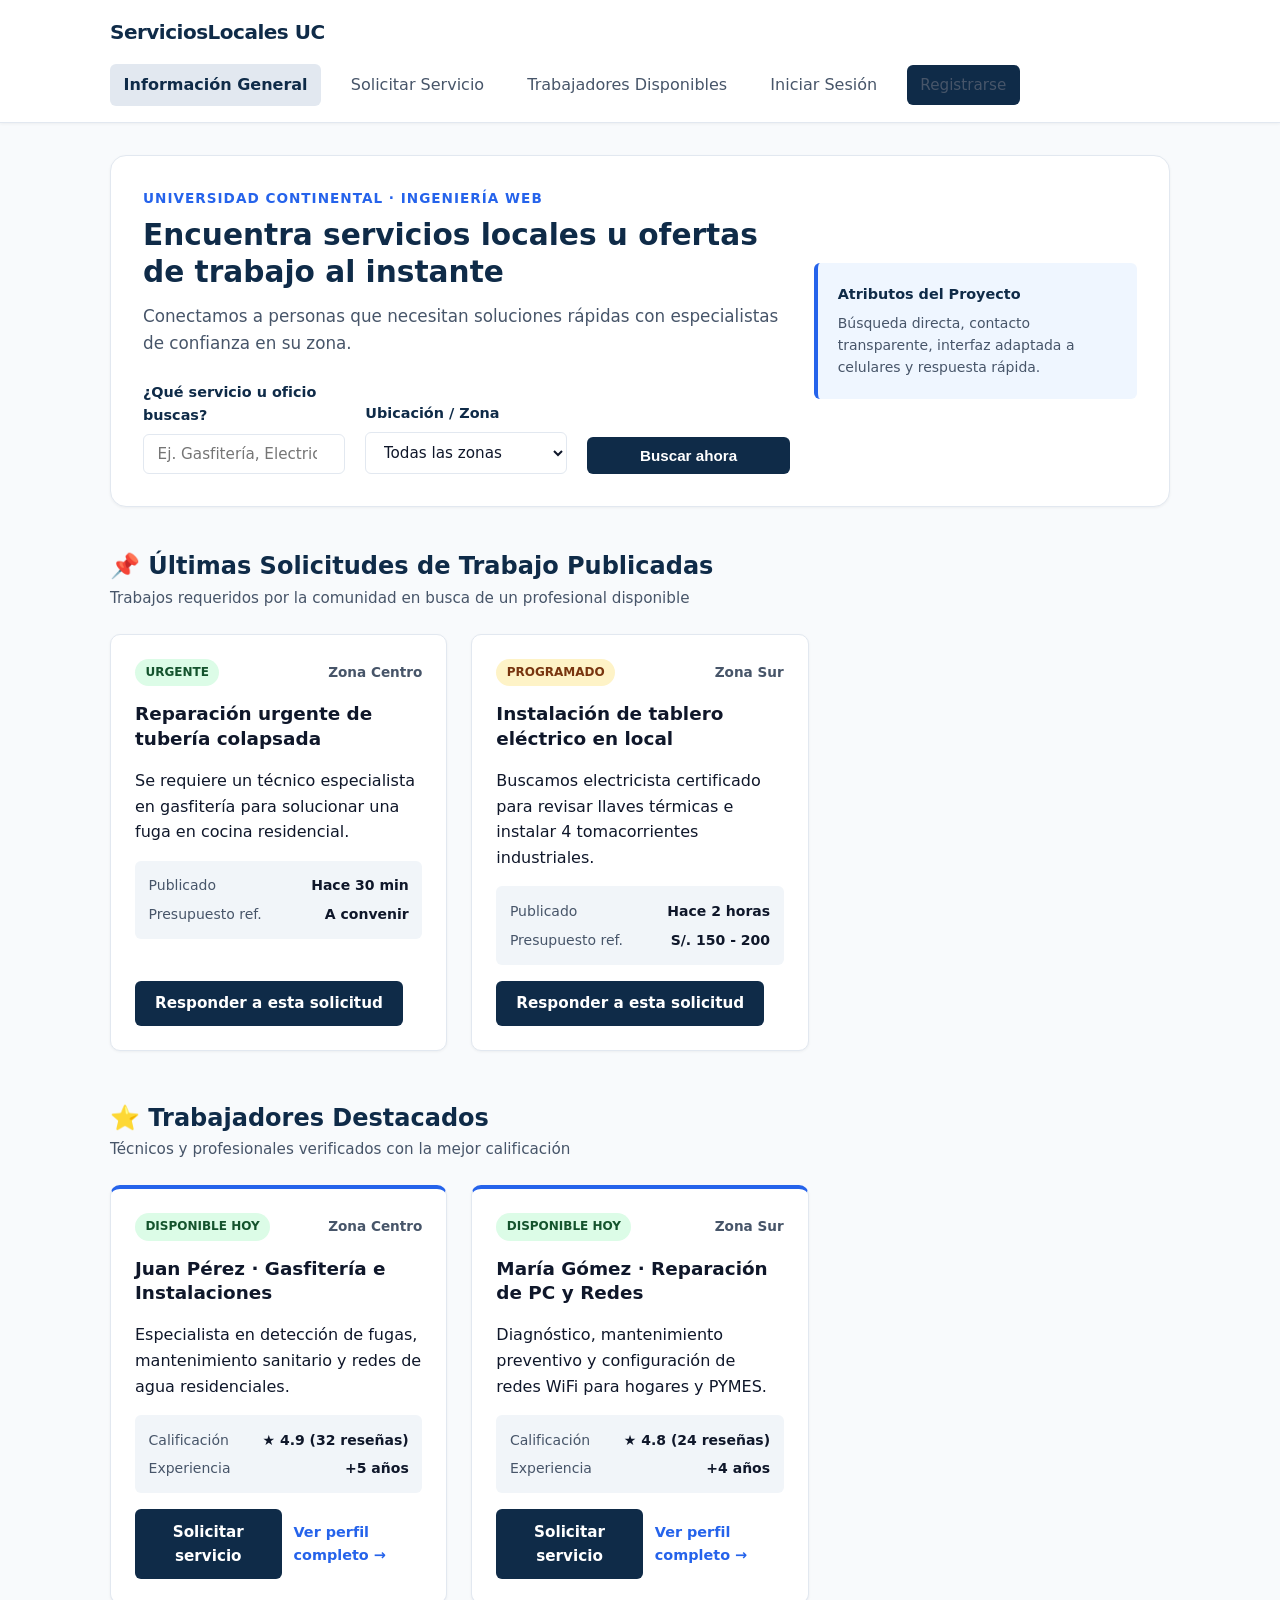
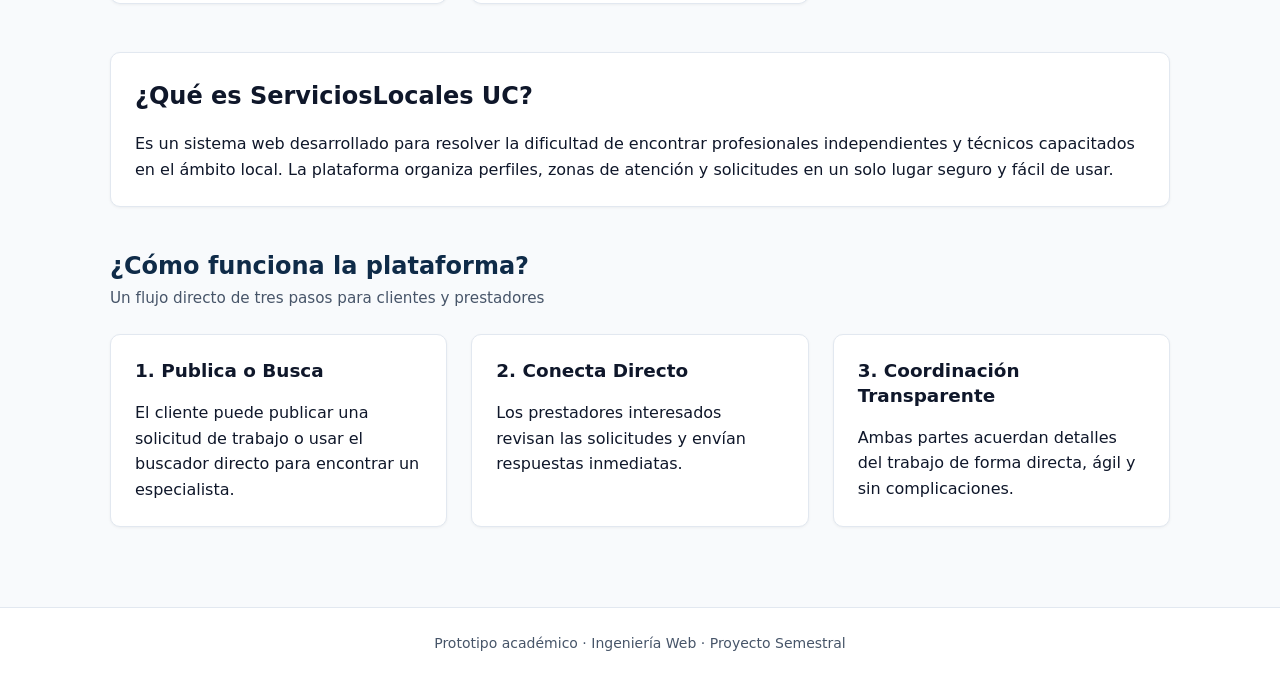
==== ProyectoIng.Web/Index.html @ 5442d09f "Add files via upload" ====
<!DOCTYPE html>
<html lang="es">
<head>
  <meta charset="UTF-8">
  <meta name="viewport" content="width=device-width, initial-scale=1.0">
  <meta name="description" content="Encuentra servicios locales y explora ofertas de trabajo publicadas en ServiciosLocales UC.">
  <title>ServiciosLocales UC | Inicio</title>
  <link rel="stylesheet" href="styles.css">
</head>
<body>
  <a class="skip-link" href="#contenido">Saltar al contenido principal</a>

  <!-- Header principal -->
  <header class="site-header">
    <div class="header-inner">
      <a class="brand" href="index.html" aria-label="ServiciosLocales UC, inicio">ServiciosLocales UC</a>
      <nav class="primary-nav" aria-label="Navegación principal">
        <a aria-current="page" href="index.html">Información General</a>
        <a href="solicitud.html">Solicitar Servicio</a>
        <a href="trabajadores.html">Trabajadores Disponibles</a>
        <a href="login.html">Iniciar Sesión</a>
        <a href="registro.html" class="button button-nav">Registrarse</a>
      </nav>
    </div>
  </header>

  <!-- Contenido Principal -->
  <main id="contenido" class="container">
    
    <!-- Hero con Buscador Integrado -->
    <header class="hero">
      <div>
        <p class="eyebrow">Universidad Continental · Ingeniería Web</p>
        <h1>Encuentra servicios locales u ofertas de trabajo al instante</h1>
        <p class="lead">Conectamos a personas que necesitan soluciones rápidas con especialistas de confianza en su zona.</p>
        
        <!-- BUSCADOR RÁPIDO DE SERVICIOS / TRABAJOS -->
        <form class="search-form" action="trabajadores.html" method="GET" style="margin-top: 1.5rem;">
          <div class="form-group">
            <label for="home-buscar">¿Qué servicio u oficio buscas?</label>
            <input type="search" id="home-buscar" name="q" placeholder="Ej. Gasfitería, Electricista, Limpieza...">
          </div>
          <div class="form-group">
            <label for="home-zona">Ubicación / Zona</label>
            <select id="home-zona" name="zona">
              <option value="">Todas las zonas</option>
              <option value="centro">Zona Centro</option>
              <option value="norte">Zona Norte</option>
              <option value="sur">Zona Sur</option>
            </select>
          </div>
          <div class="form-group" style="align-self: flex-end;">
            <button type="submit" class="button" style="width: 100%;">Buscar ahora</button>
          </div>
        </form>
      </div>

      <aside class="quality-note" aria-label="Criterio del proyecto">
        <strong>Atributos del Proyecto</strong>
        <span>Búsqueda directa, contacto transparente, interfaz adaptada a celulares y respuesta rápida.</span>
      </aside>
    </header>

    <!-- SECCIÓN 1: ÚLTIMAS SOLICITUDES / OFERTAS PUBLICADAS POR CLIENTES -->
    <section aria-labelledby="ofertas-titulo" style="margin-bottom: 3rem;">
      <div class="section-heading">
        <h2 id="ofertas-titulo">📌 Últimas Solicitudes de Trabajo Publicadas</h2>
        <p>Trabajos requeridos por la comunidad en busca de un profesional disponible</p>
      </div>

      <div class="cards">
        <article class="card">
          <div class="card-topline">
            <p class="badge status-ok">Urgente</p>
            <p class="capacity">Zona Centro</p>
          </div>
          <h3>Reparación urgente de tubería colapsada</h3>
          <p>Se requiere un técnico especialista en gasfitería para solucionar una fuga en cocina residencial.</p>
          <dl class="meta">
            <div><dt>Publicado</dt><dd>Hace 30 min</dd></div>
            <div><dt>Presupuesto ref.</dt><dd>A convenir</dd></div>
          </dl>
          <div class="actions">
            <a class="button" href="solicitud.html">Responder a esta solicitud</a>
          </div>
        </article>

        <article class="card">
          <div class="card-topline">
            <p class="badge status-wait">Programado</p>
            <p class="capacity">Zona Sur</p>
          </div>
          <h3>Instalación de tablero eléctrico en local</h3>
          <p>Buscamos electricista certificado para revisar llaves térmicas e instalar 4 tomacorrientes industriales.</p>
          <dl class="meta">
            <div><dt>Publicado</dt><dd>Hace 2 horas</dd></div>
            <div><dt>Presupuesto ref.</dt><dd>S/. 150 - 200</dd></div>
          </dl>
          <div class="actions">
            <a class="button" href="solicitud.html">Responder a esta solicitud</a>
          </div>
        </article>
      </div>
    </section>

    <!-- SECCIÓN 2: TRABAJADORES DESTACADOS -->
    <section aria-labelledby="destacados-titulo" style="margin-bottom: 3rem;">
      <div class="section-heading">
        <h2 id="destacados-titulo">⭐ Trabajadores Destacados</h2>
        <p>Técnicos y profesionales verificados con la mejor calificación</p>
      </div>

      <div class="cards">
        <article class="card card-featured">
          <div class="card-topline">
            <p class="badge status-ok">Disponible hoy</p>
            <p class="capacity">Zona Centro</p>
          </div>
          <h3>Juan Pérez · Gasfitería e Instalaciones</h3>
          <p>Especialista en detección de fugas, mantenimiento sanitario y redes de agua residenciales.</p>
          <dl class="meta">
            <div><dt>Calificación</dt><dd>★ 4.9 (32 reseñas)</dd></div>
            <div><dt>Experiencia</dt><dd>+5 años</dd></div>
          </dl>
          <div class="actions">
            <a class="button" href="solicitud.html">Solicitar servicio</a>
            <a class="text-link" href="trabajadores.html">Ver perfil completo <span aria-hidden="true">→</span></a>
          </div>
        </article>

        <article class="card card-featured">
          <div class="card-topline">
            <p class="badge status-ok">Disponible hoy</p>
            <p class="capacity">Zona Sur</p>
          </div>
          <h3>María Gómez · Reparación de PC y Redes</h3>
          <p>Diagnóstico, mantenimiento preventivo y configuración de redes WiFi para hogares y PYMES.</p>
          <dl class="meta">
            <div><dt>Calificación</dt><dd>★ 4.8 (24 reseñas)</dd></div>
            <div><dt>Experiencia</dt><dd>+4 años</dd></div>
          </dl>
          <div class="actions">
            <a class="button" href="solicitud.html">Solicitar servicio</a>
            <a class="text-link" href="trabajadores.html">Ver perfil completo <span aria-hidden="true">→</span></a>
          </div>
        </article>
      </div>
    </section>

    <!-- Información General del Proyecto -->
    <section aria-labelledby="acerca-titulo" class="card" style="margin-bottom: 2.5rem;">
      <h2 id="acerca-titulo">¿Qué es ServiciosLocales UC?</h2>
      <p>Es un sistema web desarrollado para resolver la dificultad de encontrar profesionales independientes y técnicos capacitados en el ámbito local. La plataforma organiza perfiles, zonas de atención y solicitudes en un solo lugar seguro y fácil de usar.</p>
    </section>

    <!-- Cómo Funciona -->
    <section aria-labelledby="funcionamiento-titulo">
      <div class="section-heading">
        <h2 id="funcionamiento-titulo">¿Cómo funciona la plataforma?</h2>
        <p>Un flujo directo de tres pasos para clientes y prestadores</p>
      </div>

      <div class="cards">
        <article class="card">
          <h3>1. Publica o Busca</h3>
          <p>El cliente puede publicar una solicitud de trabajo o usar el buscador directo para encontrar un especialista.</p>
        </article>

        <article class="card">
          <h3>2. Conecta Directo</h3>
          <p>Los prestadores interesados revisan las solicitudes y envían respuestas inmediatas.</p>
        </article>

        <article class="card">
          <h3>3. Coordinación Transparente</h3>
          <p>Ambas partes acuerdan detalles del trabajo de forma directa, ágil y sin complicaciones.</p>
        </article>
      </div>
    </section>
  </main>

  <footer class="site-footer">
    <p>Prototipo académico · Ingeniería Web · Proyecto Semestral</p>
  </footer>
</body>
</html>
---- ProyectoIng.Web/styles.css ----
/* ==========================================================================
   1. VARIABLES CSS Y CONFIGURACIÓN GLOBAL
   ========================================================================== */
:root {
  /* Paleta de Colores Institucional y Accesible */
  --color-primary: #0f2b48;          /* Azul Oscuro Principal */
  --color-primary-hover: #1a426e;    /* Estado Hover Principal */
  --color-accent: #2563eb;           /* Azul de Acción / Enlaces */
  --color-accent-hover: #1d4ed8;     /* Hover para enlaces de acción */
  
  --color-bg-main: #f8fafc;          /* Fondo de la página */
  --color-bg-card: #ffffff;          /* Fondo de tarjetas y contenedores */
  --color-bg-alt: #f1f5f9;           /* Fondo alternativo / notas */
  
  --color-text-main: #0f172a;        /* Texto principal (alto contraste) */
  --color-text-muted: #475569;       /* Texto secundario / gris */
  --color-border: #e2e8f0;           /* Bordes sutiles */

  /* Estados de Disponibilidad (Badges) */
  --color-success-bg: #dcfce7;
  --color-success-text: #14532d;
  --color-warning-bg: #fef3c7;
  --color-warning-text: #78350f;

  /* Tipografía y Espaciado */
  --font-family-base: system-ui, -apple-system, BlinkMacSystemFont, 'Segoe UI', Roboto, Oxygen, Ubuntu, Cantarell, sans-serif;
  --radius-sm: 6px;
  --radius-md: 10px;
  --radius-lg: 16px;
  --shadow-sm: 0 1px 3px rgba(0,0,0,0.05);
  --shadow-md: 0 4px 12px rgba(0,0,0,0.08);
  --transition: all 0.2s ease-in-out;
}

/* Reset básico */
*, *::before, *::after {
  box-sizing: border-box;
  margin: 0;
  padding: 0;
}

body {
  font-family: var(--font-family-base);
  background-color: var(--color-bg-main);
  color: var(--color-text-main);
  line-height: 1.6;
  min-height: 100vh;
  display: flex;
  flex-direction: column;
}

/* Accesibilidad: Enlace de salto rápido */
.skip-link {
  position: absolute;
  top: -100px;
  left: 1rem;
  background: var(--color-primary);
  color: #fff;
  padding: 0.75rem 1.25rem;
  border-radius: var(--radius-sm);
  z-index: 1000;
  text-decoration: none;
  font-weight: 600;
  transition: top 0.2s ease;
}

.skip-link:focus {
  top: 1rem;
}

/* Contenedor centralizado */
.container {
  width: 100%;
  max-width: 1100px;
  margin: 0 auto;
  padding: 2rem 1.25rem;
  flex: 1;
}

/* ==========================================================================
   2. ENCABEZADO Y NAVEGACIÓN (SITE HEADER)
   ========================================================================== */
.site-header {
  background-color: var(--color-bg-card);
  border-bottom: 1px solid var(--color-border);
  position: sticky;
  top: 0;
  z-index: 100;
  box-shadow: var(--shadow-sm);
}

.header-inner {
  max-width: 1100px;
  margin: 0 auto;
  padding: 1rem 1.25rem;
  display: flex;
  justify-content: space-between;
  align-items: center;
  flex-wrap: wrap;
  gap: 1rem;
}

.brand {
  font-size: 1.25rem;
  font-weight: 800;
  color: var(--color-primary);
  text-decoration: none;
  letter-spacing: -0.5px;
}

.primary-nav {
  display: flex;
  gap: 1rem;
  align-items: center;
}

.primary-nav a {
  color: var(--color-text-muted);
  text-decoration: none;
  font-weight: 500;
  padding: 0.5rem 0.85rem;
  border-radius: var(--radius-sm);
  transition: var(--transition);
}

.primary-nav a:hover {
  color: var(--color-primary);
  background-color: var(--color-bg-alt);
}

.primary-nav a[aria-current="page"] {
  color: var(--color-primary);
  background-color: #e2e8f0;
  font-weight: 700;
}

/* ==========================================================================
   3. HERO SECTION (ENCABEZADO DE PÁGINA Y NOTA DE CALIDAD)
   ========================================================================== */
.hero {
  display: grid;
  grid-template-columns: 1fr;
  gap: 1.5rem;
  background-color: var(--color-bg-card);
  padding: 2rem;
  border-radius: var(--radius-lg);
  border: 1px solid var(--color-border);
  margin-bottom: 2.5rem;
  box-shadow: var(--shadow-sm);
}

@media (min-width: 768px) {
  .hero {
    grid-template-columns: 2fr 1fr;
    align-items: center;
  }
}

.eyebrow {
  font-size: 0.85rem;
  text-transform: uppercase;
  letter-spacing: 1px;
  color: var(--color-accent);
  font-weight: 700;
  margin-bottom: 0.5rem;
}

.hero h1 {
  font-size: 1.85rem;
  color: var(--color-primary);
  line-height: 1.25;
  margin-bottom: 0.75rem;
}

.lead {
  font-size: 1.05rem;
  color: var(--color-text-muted);
}

/* Nota sobre atributos de calidad */
.quality-note {
  background-color: #eff6ff;
  border-left: 4px solid var(--color-accent);
  padding: 1.25rem;
  border-radius: var(--radius-sm);
  display: flex;
  flex-direction: column;
  gap: 0.35rem;
}

.quality-note strong {
  color: var(--color-primary);
  font-size: 0.9rem;
}

.quality-note span {
  font-size: 0.875rem;
  color: var(--color-text-muted);
}

/* ==========================================================================
   4. SECCIONES Y TARJETAS (CARDS GRID)
   ========================================================================== */
.section-heading {
  margin-bottom: 1.5rem;
}

.section-heading h2 {
  font-size: 1.5rem;
  color: var(--color-primary);
}

.section-heading p {
  color: var(--color-text-muted);
  font-size: 0.95rem;
}

.cards {
  display: grid;
  grid-template-columns: repeat(auto-fill, minmax(300px, 1fr));
  gap: 1.5rem;
}

.card {
  background-color: var(--color-bg-card);
  border: 1px solid var(--color-border);
  border-radius: var(--radius-md);
  padding: 1.5rem;
  display: flex;
  flex-direction: column;
  gap: 1rem;
  box-shadow: var(--shadow-sm);
  transition: var(--transition);
}

.card:hover {
  box-shadow: var(--shadow-md);
  border-color: #cbd5e1;
}

.card-featured {
  border-top: 4px solid var(--color-accent);
}

/* Elementos superiores de la tarjeta (Badges) */
.card-topline {
  display: flex;
  justify-content: space-between;
  align-items: center;
}

.badge {
  font-size: 0.75rem;
  font-weight: 700;
  padding: 0.25rem 0.65rem;
  border-radius: 50px;
  text-transform: uppercase;
}

.status-ok {
  background-color: var(--color-success-bg);
  color: var(--color-success-text);
}

.status-wait {
  background-color: var(--color-warning-bg);
  color: var(--color-warning-text);
}

.capacity {
  font-size: 0.85rem;
  color: var(--color-text-muted);
  font-weight: 600;
}

.card h3 {
  font-size: 1.15rem;
  line-height: 1.35;
}

.card-title {
  color: var(--color-primary);
  text-decoration: none;
}

.card-title:hover {
  color: var(--color-accent);
}

/* Lista de Metadatos (dl, dt, dd) */
.meta {
  display: grid;
  grid-template-columns: 1fr;
  gap: 0.4rem;
  background-color: var(--color-bg-alt);
  padding: 0.85rem;
  border-radius: var(--radius-sm);
  font-size: 0.875rem;
}

.meta div {
  display: flex;
  justify-content: space-between;
}

.meta dt {
  color: var(--color-text-muted);
  font-weight: 500;
}

.meta dd {
  color: var(--color-text-main);
  font-weight: 600;
}

/* ==========================================================================
   5. BOTONES Y ACCIONES
   ========================================================================== */
.actions {
  display: flex;
  flex-direction: column;
  gap: 0.75rem;
  margin-top: auto;
}

@media (min-width: 480px) {
  .actions {
    flex-direction: row;
    align-items: center;
  }
}

.button {
  display: inline-block;
  text-align: center;
  background-color: var(--color-primary);
  color: #ffffff;
  padding: 0.65rem 1.25rem;
  border-radius: var(--radius-sm);
  text-decoration: none;
  font-weight: 600;
  font-size: 0.95rem;
  border: none;
  cursor: pointer;
  transition: var(--transition);
}

.button:hover, .button:focus {
  background-color: var(--color-primary-hover);
}

.text-link {
  color: var(--color-accent);
  text-decoration: none;
  font-weight: 600;
  font-size: 0.9rem;
  transition: var(--transition);
}

.text-link:hover {
  color: var(--color-accent-hover);
  text-decoration: underline;
}

.muted {
  font-size: 0.85rem;
  color: var(--color-text-muted);
}

/* ==========================================================================
   6. FORMULARIOS (BUSCADOR Y REGISTRO)
   ========================================================================== */
.form-grid, .search-form {
  display: grid;
  grid-template-columns: 1fr;
  gap: 1.25rem;
}

@media (min-width: 768px) {
  .search-form {
    grid-template-columns: repeat(3, 1fr);
    align-items: end;
  }
  .search-form .actions {
    grid-column: span 3;
  }
}

.form-group {
  display: flex;
  flex-direction: column;
  gap: 0.4rem;
}

.form-group label {
  font-weight: 600;
  font-size: 0.9rem;
  color: var(--color-primary);
}

input[type="text"],
input[type="email"],
input[type="tel"],
input[type="password"],
input[type="search"],
select {
  width: 100%;
  padding: 0.65rem 0.85rem;
  border: 1px solid var(--color-border);
  border-radius: var(--radius-sm);
  font-family: inherit;
  font-size: 0.95rem;
  background-color: #fff;
  color: var(--color-text-main);
  transition: var(--transition);
}

input:focus, select:focus {
  outline: 2px solid var(--color-accent);
  outline-offset: 1px;
  border-color: transparent;
}

fieldset {
  border: 1px solid var(--color-border);
  padding: 1rem;
  border-radius: var(--radius-sm);
}

legend {
  padding: 0 0.5rem;
  font-size: 0.9rem;
}

.radio-group {
  display: flex;
  flex-direction: column;
  gap: 0.5rem;
  margin-top: 0.5rem;
}

@media (min-width: 480px) {
  .radio-group {
    flex-direction: row;
    gap: 1.5rem;
  }
}

.radio-group label {
  font-weight: 400;
  cursor: pointer;
}

/* ==========================================================================
   7. PIE DE PÁGINA (SITE FOOTER)
   ========================================================================== */
.site-footer {
  background-color: var(--color-bg-card);
  border-top: 1px solid var(--color-border);
  text-align: center;
  padding: 1.5rem 1.25rem;
  margin-top: 3rem;
  font-size: 0.875rem;
  color: var(--color-text-muted);
}
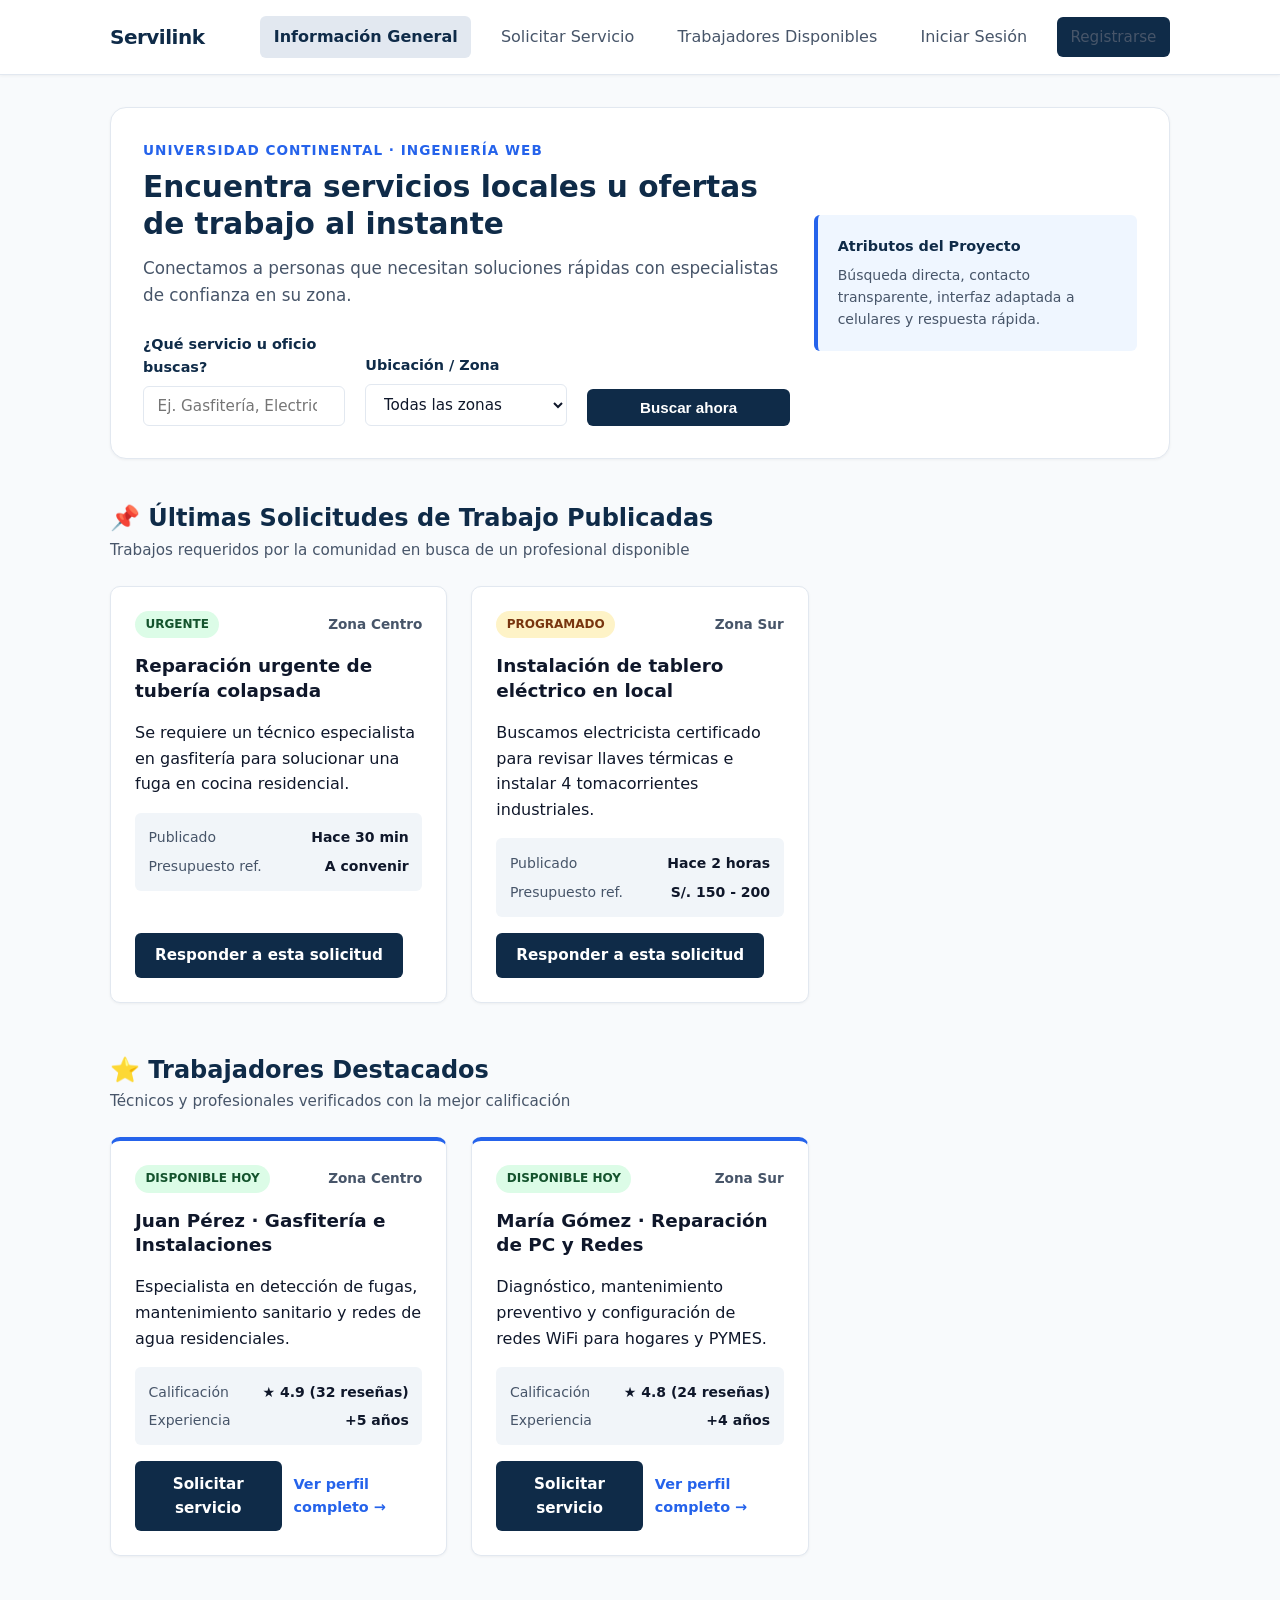
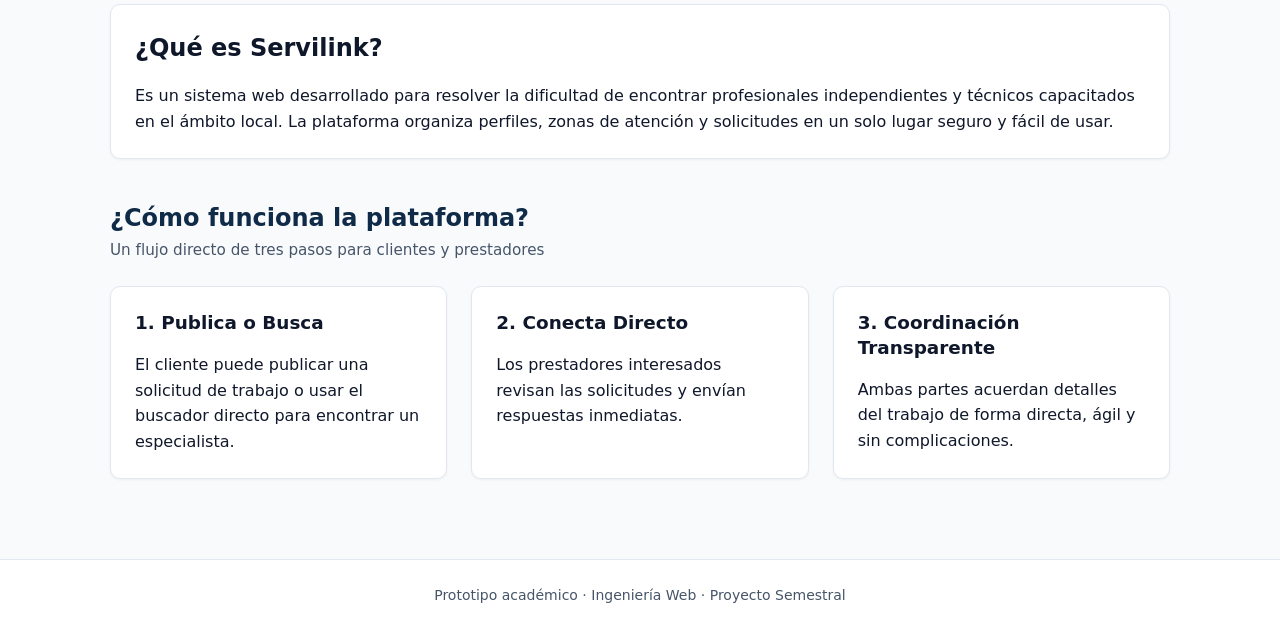
==== commit 67c2757c: "Update Index.html" ====
--- a/ProyectoIng.Web/Index.html
+++ b/ProyectoIng.Web/Index.html
@@ -4,7 +4,7 @@
   <meta charset="UTF-8">
   <meta name="viewport" content="width=device-width, initial-scale=1.0">
   <meta name="description" content="Encuentra servicios locales y explora ofertas de trabajo publicadas en ServiciosLocales UC.">
-  <title>ServiciosLocales UC | Inicio</title>
+  <title>Servilink</title>
   <link rel="stylesheet" href="styles.css">
 </head>
 <body>
@@ -13,7 +13,7 @@
   <!-- Header principal -->
   <header class="site-header">
     <div class="header-inner">
-      <a class="brand" href="index.html" aria-label="ServiciosLocales UC, inicio">ServiciosLocales UC</a>
+      <a class="brand" href="index.html" aria-label="ServiciosLocales UC, inicio">Servilink</a>
       <nav class="primary-nav" aria-label="Navegación principal">
         <a aria-current="page" href="index.html">Información General</a>
         <a href="solicitud.html">Solicitar Servicio</a>
@@ -149,7 +149,7 @@
 
     <!-- Información General del Proyecto -->
     <section aria-labelledby="acerca-titulo" class="card" style="margin-bottom: 2.5rem;">
-      <h2 id="acerca-titulo">¿Qué es ServiciosLocales UC?</h2>
+      <h2 id="acerca-titulo">¿Qué es Servilink?</h2>
       <p>Es un sistema web desarrollado para resolver la dificultad de encontrar profesionales independientes y técnicos capacitados en el ámbito local. La plataforma organiza perfiles, zonas de atención y solicitudes en un solo lugar seguro y fácil de usar.</p>
     </section>
 
@@ -183,4 +183,4 @@
     <p>Prototipo académico · Ingeniería Web · Proyecto Semestral</p>
   </footer>
 </body>
-</html>+</html>
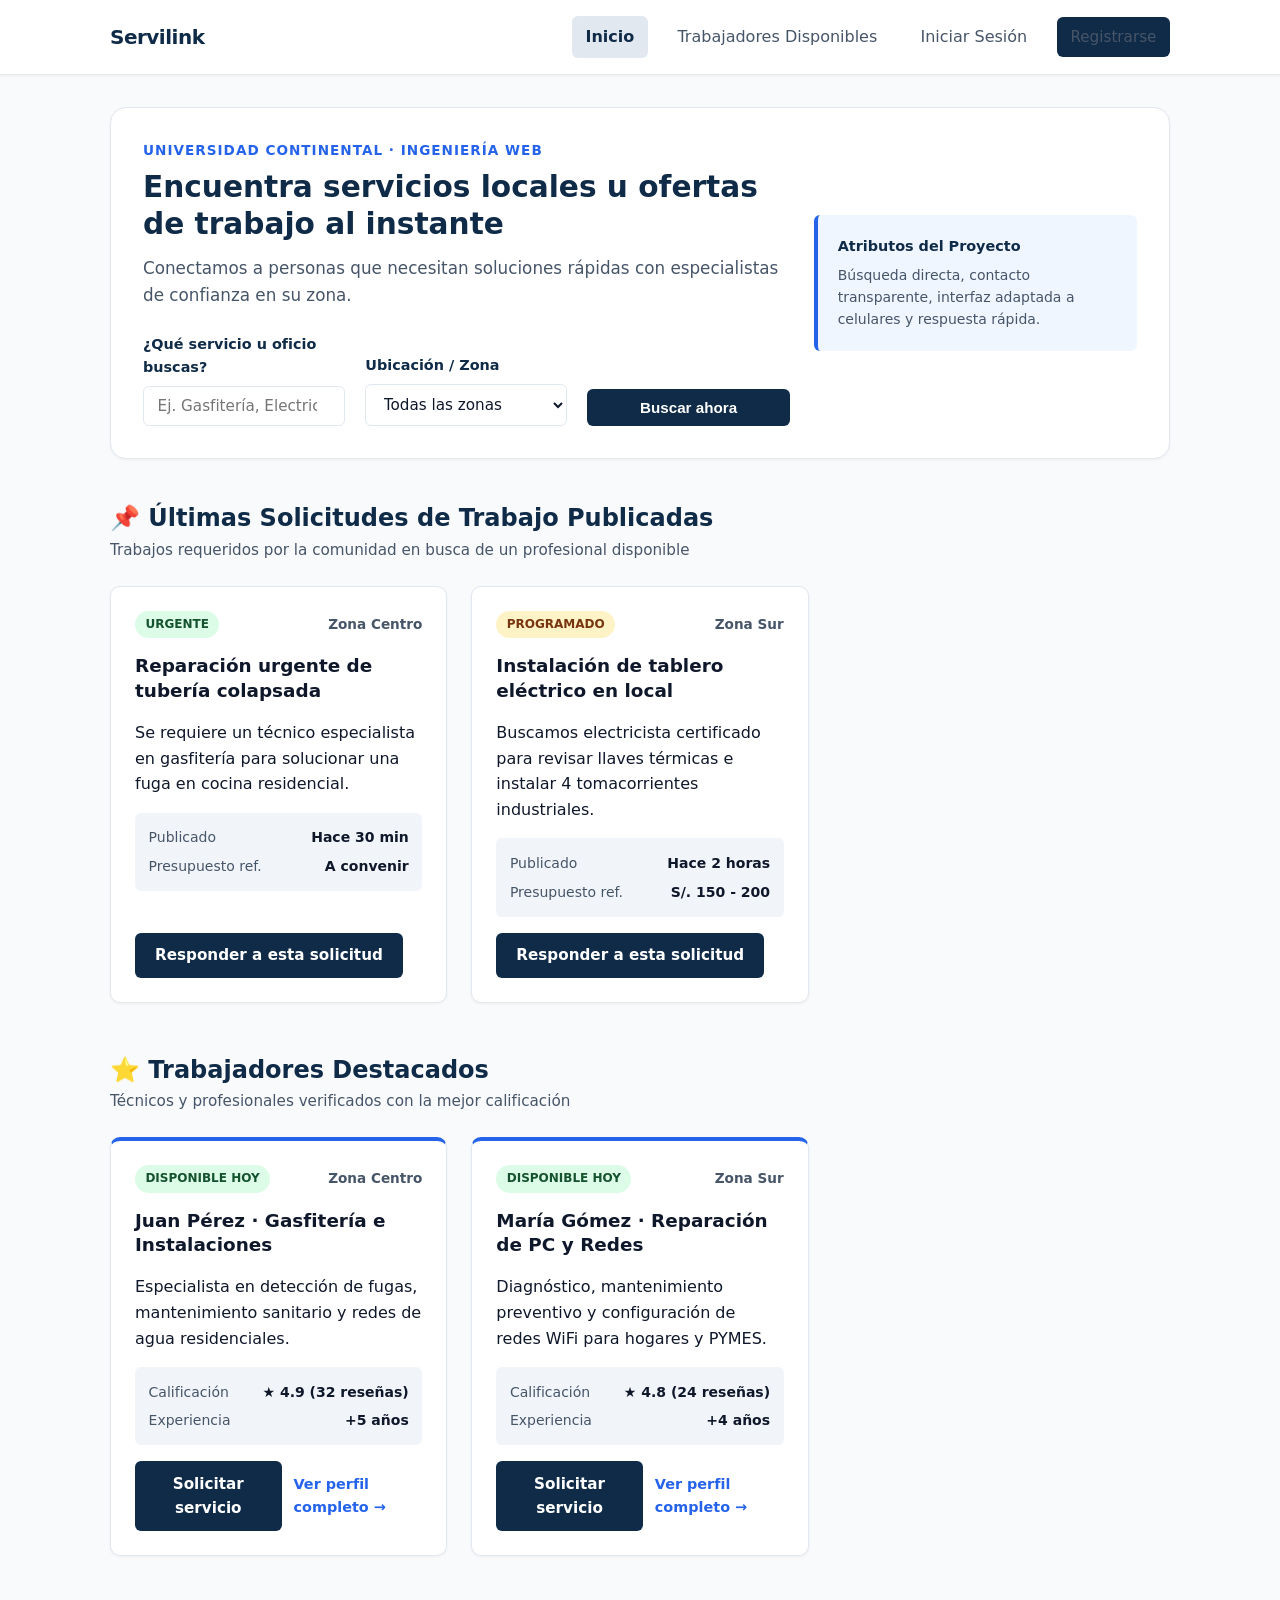
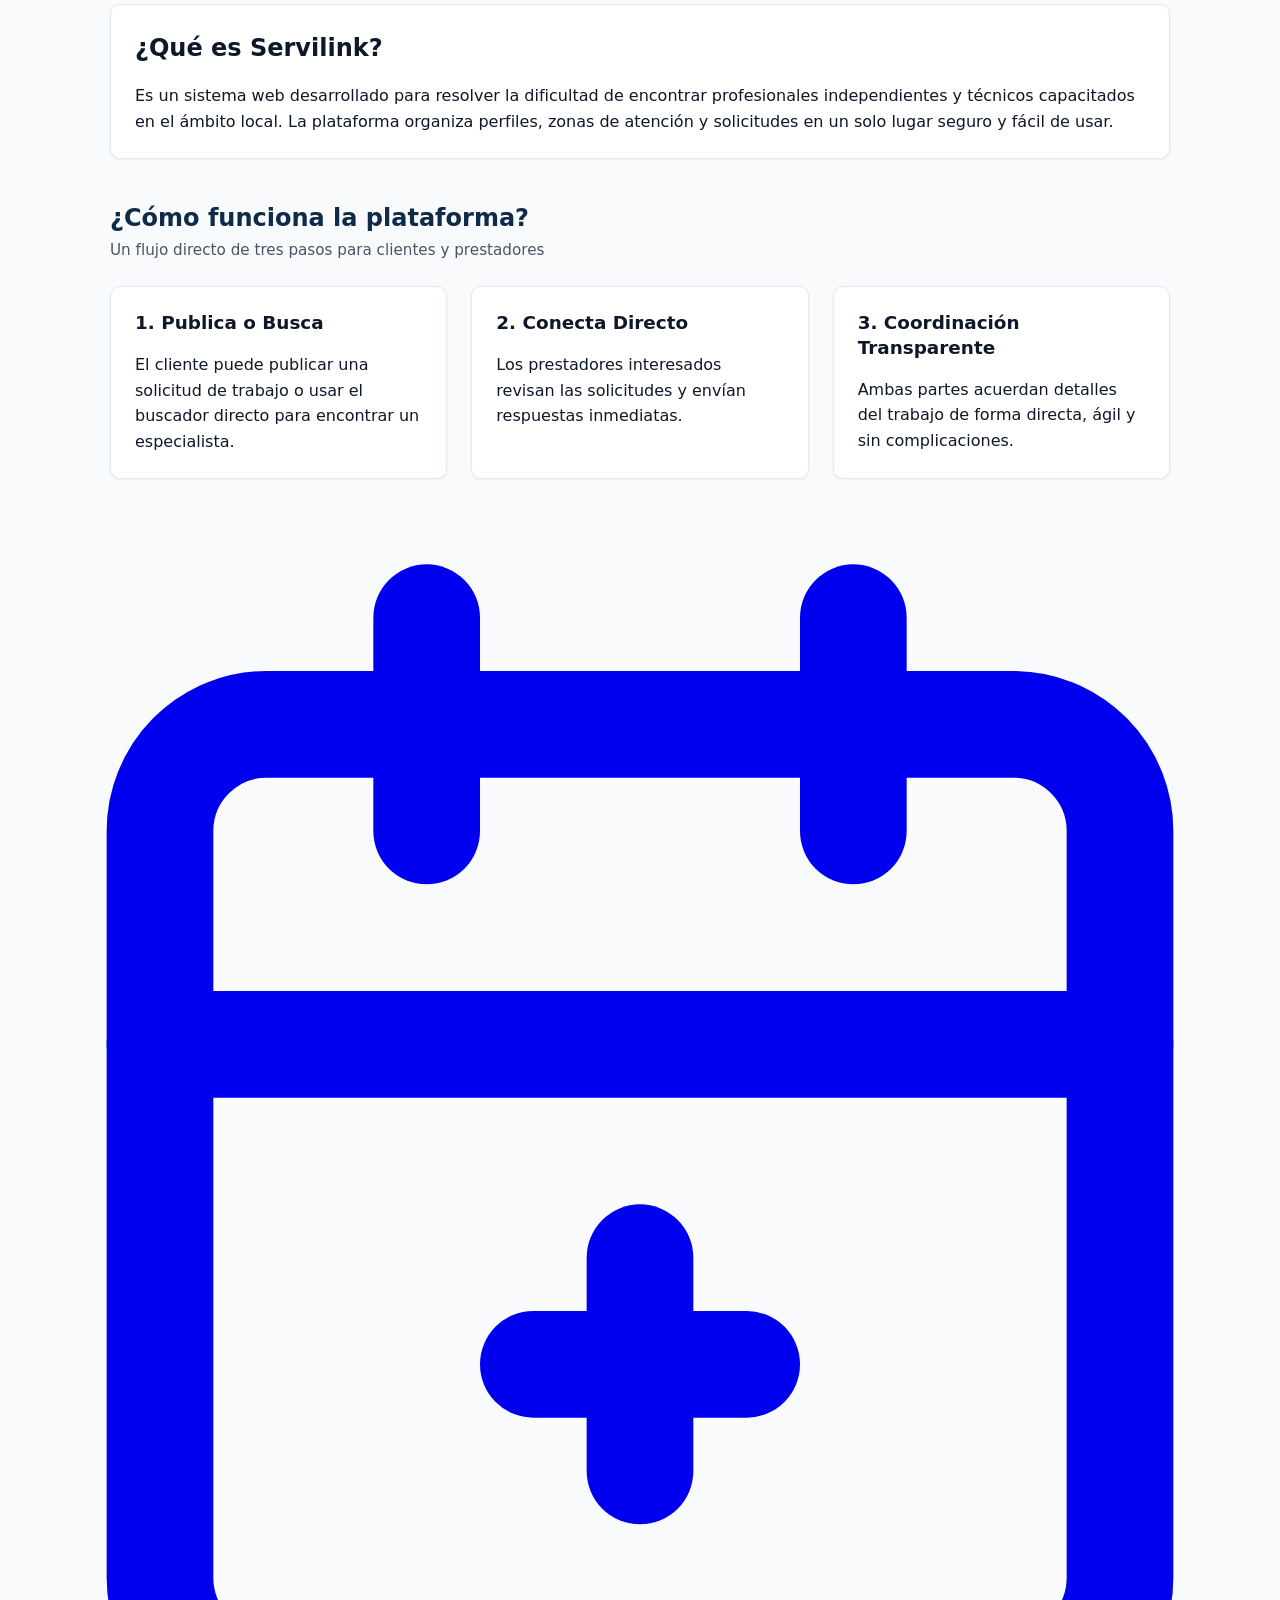
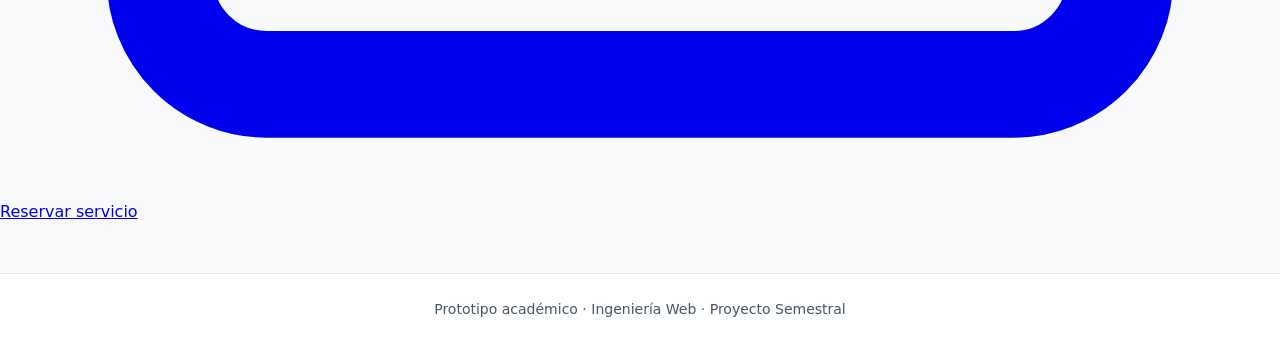
==== commit f97c1739: "Add files via upload" ====
--- a/ProyectoIng.Web/Index.html
+++ b/ProyectoIng.Web/Index.html
@@ -1,186 +1,198 @@
-<!DOCTYPE html>
-<html lang="es">
-<head>
-  <meta charset="UTF-8">
-  <meta name="viewport" content="width=device-width, initial-scale=1.0">
-  <meta name="description" content="Encuentra servicios locales y explora ofertas de trabajo publicadas en ServiciosLocales UC.">
-  <title>Servilink</title>
-  <link rel="stylesheet" href="styles.css">
-</head>
-<body>
-  <a class="skip-link" href="#contenido">Saltar al contenido principal</a>
-
-  <!-- Header principal -->
-  <header class="site-header">
-    <div class="header-inner">
-      <a class="brand" href="index.html" aria-label="ServiciosLocales UC, inicio">Servilink</a>
-      <nav class="primary-nav" aria-label="Navegación principal">
-        <a aria-current="page" href="index.html">Información General</a>
-        <a href="solicitud.html">Solicitar Servicio</a>
-        <a href="trabajadores.html">Trabajadores Disponibles</a>
-        <a href="login.html">Iniciar Sesión</a>
-        <a href="registro.html" class="button button-nav">Registrarse</a>
-      </nav>
-    </div>
-  </header>
-
-  <!-- Contenido Principal -->
-  <main id="contenido" class="container">
-    
-    <!-- Hero con Buscador Integrado -->
-    <header class="hero">
-      <div>
-        <p class="eyebrow">Universidad Continental · Ingeniería Web</p>
-        <h1>Encuentra servicios locales u ofertas de trabajo al instante</h1>
-        <p class="lead">Conectamos a personas que necesitan soluciones rápidas con especialistas de confianza en su zona.</p>
-        
-        <!-- BUSCADOR RÁPIDO DE SERVICIOS / TRABAJOS -->
-        <form class="search-form" action="trabajadores.html" method="GET" style="margin-top: 1.5rem;">
-          <div class="form-group">
-            <label for="home-buscar">¿Qué servicio u oficio buscas?</label>
-            <input type="search" id="home-buscar" name="q" placeholder="Ej. Gasfitería, Electricista, Limpieza...">
-          </div>
-          <div class="form-group">
-            <label for="home-zona">Ubicación / Zona</label>
-            <select id="home-zona" name="zona">
-              <option value="">Todas las zonas</option>
-              <option value="centro">Zona Centro</option>
-              <option value="norte">Zona Norte</option>
-              <option value="sur">Zona Sur</option>
-            </select>
-          </div>
-          <div class="form-group" style="align-self: flex-end;">
-            <button type="submit" class="button" style="width: 100%;">Buscar ahora</button>
-          </div>
-        </form>
-      </div>
-
-      <aside class="quality-note" aria-label="Criterio del proyecto">
-        <strong>Atributos del Proyecto</strong>
-        <span>Búsqueda directa, contacto transparente, interfaz adaptada a celulares y respuesta rápida.</span>
-      </aside>
-    </header>
-
-    <!-- SECCIÓN 1: ÚLTIMAS SOLICITUDES / OFERTAS PUBLICADAS POR CLIENTES -->
-    <section aria-labelledby="ofertas-titulo" style="margin-bottom: 3rem;">
-      <div class="section-heading">
-        <h2 id="ofertas-titulo">📌 Últimas Solicitudes de Trabajo Publicadas</h2>
-        <p>Trabajos requeridos por la comunidad en busca de un profesional disponible</p>
-      </div>
-
-      <div class="cards">
-        <article class="card">
-          <div class="card-topline">
-            <p class="badge status-ok">Urgente</p>
-            <p class="capacity">Zona Centro</p>
-          </div>
-          <h3>Reparación urgente de tubería colapsada</h3>
-          <p>Se requiere un técnico especialista en gasfitería para solucionar una fuga en cocina residencial.</p>
-          <dl class="meta">
-            <div><dt>Publicado</dt><dd>Hace 30 min</dd></div>
-            <div><dt>Presupuesto ref.</dt><dd>A convenir</dd></div>
-          </dl>
-          <div class="actions">
-            <a class="button" href="solicitud.html">Responder a esta solicitud</a>
-          </div>
-        </article>
-
-        <article class="card">
-          <div class="card-topline">
-            <p class="badge status-wait">Programado</p>
-            <p class="capacity">Zona Sur</p>
-          </div>
-          <h3>Instalación de tablero eléctrico en local</h3>
-          <p>Buscamos electricista certificado para revisar llaves térmicas e instalar 4 tomacorrientes industriales.</p>
-          <dl class="meta">
-            <div><dt>Publicado</dt><dd>Hace 2 horas</dd></div>
-            <div><dt>Presupuesto ref.</dt><dd>S/. 150 - 200</dd></div>
-          </dl>
-          <div class="actions">
-            <a class="button" href="solicitud.html">Responder a esta solicitud</a>
-          </div>
-        </article>
-      </div>
-    </section>
-
-    <!-- SECCIÓN 2: TRABAJADORES DESTACADOS -->
-    <section aria-labelledby="destacados-titulo" style="margin-bottom: 3rem;">
-      <div class="section-heading">
-        <h2 id="destacados-titulo">⭐ Trabajadores Destacados</h2>
-        <p>Técnicos y profesionales verificados con la mejor calificación</p>
-      </div>
-
-      <div class="cards">
-        <article class="card card-featured">
-          <div class="card-topline">
-            <p class="badge status-ok">Disponible hoy</p>
-            <p class="capacity">Zona Centro</p>
-          </div>
-          <h3>Juan Pérez · Gasfitería e Instalaciones</h3>
-          <p>Especialista en detección de fugas, mantenimiento sanitario y redes de agua residenciales.</p>
-          <dl class="meta">
-            <div><dt>Calificación</dt><dd>★ 4.9 (32 reseñas)</dd></div>
-            <div><dt>Experiencia</dt><dd>+5 años</dd></div>
-          </dl>
-          <div class="actions">
-            <a class="button" href="solicitud.html">Solicitar servicio</a>
-            <a class="text-link" href="trabajadores.html">Ver perfil completo <span aria-hidden="true">→</span></a>
-          </div>
-        </article>
-
-        <article class="card card-featured">
-          <div class="card-topline">
-            <p class="badge status-ok">Disponible hoy</p>
-            <p class="capacity">Zona Sur</p>
-          </div>
-          <h3>María Gómez · Reparación de PC y Redes</h3>
-          <p>Diagnóstico, mantenimiento preventivo y configuración de redes WiFi para hogares y PYMES.</p>
-          <dl class="meta">
-            <div><dt>Calificación</dt><dd>★ 4.8 (24 reseñas)</dd></div>
-            <div><dt>Experiencia</dt><dd>+4 años</dd></div>
-          </dl>
-          <div class="actions">
-            <a class="button" href="solicitud.html">Solicitar servicio</a>
-            <a class="text-link" href="trabajadores.html">Ver perfil completo <span aria-hidden="true">→</span></a>
-          </div>
-        </article>
-      </div>
-    </section>
-
-    <!-- Información General del Proyecto -->
-    <section aria-labelledby="acerca-titulo" class="card" style="margin-bottom: 2.5rem;">
-      <h2 id="acerca-titulo">¿Qué es Servilink?</h2>
-      <p>Es un sistema web desarrollado para resolver la dificultad de encontrar profesionales independientes y técnicos capacitados en el ámbito local. La plataforma organiza perfiles, zonas de atención y solicitudes en un solo lugar seguro y fácil de usar.</p>
-    </section>
-
-    <!-- Cómo Funciona -->
-    <section aria-labelledby="funcionamiento-titulo">
-      <div class="section-heading">
-        <h2 id="funcionamiento-titulo">¿Cómo funciona la plataforma?</h2>
-        <p>Un flujo directo de tres pasos para clientes y prestadores</p>
-      </div>
-
-      <div class="cards">
-        <article class="card">
-          <h3>1. Publica o Busca</h3>
-          <p>El cliente puede publicar una solicitud de trabajo o usar el buscador directo para encontrar un especialista.</p>
-        </article>
-
-        <article class="card">
-          <h3>2. Conecta Directo</h3>
-          <p>Los prestadores interesados revisan las solicitudes y envían respuestas inmediatas.</p>
-        </article>
-
-        <article class="card">
-          <h3>3. Coordinación Transparente</h3>
-          <p>Ambas partes acuerdan detalles del trabajo de forma directa, ágil y sin complicaciones.</p>
-        </article>
-      </div>
-    </section>
-  </main>
-
-  <footer class="site-footer">
-    <p>Prototipo académico · Ingeniería Web · Proyecto Semestral</p>
-  </footer>
-</body>
-</html>
+<!DOCTYPE html>
+<html lang="es">
+<head>
+  <meta charset="UTF-8">
+  <meta name="viewport" content="width=device-width, initial-scale=1.0">
+  <meta name="description" content="Encuentra servicios locales y explora ofertas de trabajo publicadas en Servilink.">
+  <title>Servilink</title>
+  <link rel="stylesheet" href="styles.css">
+</head>
+<body>
+  <a class="skip-link" href="#contenido">Saltar al contenido principal</a>
+
+  <!-- Header principal -->
+  <header class="site-header">
+    <div class="header-inner">
+      <a class="brand" href="index.html" aria-label="Servilink, inicio">Servilink</a>
+      <nav class="primary-nav" aria-label="Navegación principal">
+        <a aria-current="page" href="index.html">Inicio</a>
+        <a href="trabajadores.html">Trabajadores Disponibles</a>
+        <a href="login.html">Iniciar Sesión</a>
+        <a href="registro-cliente.html" class="button button-nav">Registrarse</a>
+      </nav>
+    </div>
+  </header>
+
+  <!-- Contenido Principal -->
+  <main id="contenido" class="container">
+
+    <!-- Hero con Buscador Integrado -->
+    <header class="hero">
+      <div>
+        <p class="eyebrow">Universidad Continental · Ingeniería Web</p>
+        <h1>Encuentra servicios locales u ofertas de trabajo al instante</h1>
+        <p class="lead">Conectamos a personas que necesitan soluciones rápidas con especialistas de confianza en su zona.</p>
+
+        <!-- BUSCADOR RÁPIDO DE SERVICIOS / TRABAJOS -->
+        <form class="search-form" action="trabajadores.html" method="GET" style="margin-top: 1.5rem;">
+          <div class="form-group">
+            <label for="home-buscar">¿Qué servicio u oficio buscas?</label>
+            <input type="search" id="home-buscar" name="q" placeholder="Ej. Gasfitería, Electricista, Limpieza...">
+          </div>
+          <div class="form-group">
+            <label for="home-zona">Ubicación / Zona</label>
+            <select id="home-zona" name="zona">
+              <option value="">Todas las zonas</option>
+              <option value="centro">Zona Centro</option>
+              <option value="norte">Zona Norte</option>
+              <option value="sur">Zona Sur</option>
+            </select>
+          </div>
+          <div class="form-group" style="align-self: flex-end;">
+            <button type="submit" class="button" style="width: 100%;">Buscar ahora</button>
+          </div>
+        </form>
+      </div>
+
+      <aside class="quality-note" aria-label="Criterio del proyecto">
+        <strong>Atributos del Proyecto</strong>
+        <span>Búsqueda directa, contacto transparente, interfaz adaptada a celulares y respuesta rápida.</span>
+      </aside>
+    </header>
+
+    <!-- SECCIÓN 1: ÚLTIMAS SOLICITUDES / OFERTAS PUBLICADAS POR CLIENTES -->
+    <section aria-labelledby="ofertas-titulo" style="margin-bottom: 3rem;">
+      <div class="section-heading">
+        <h2 id="ofertas-titulo">📌 Últimas Solicitudes de Trabajo Publicadas</h2>
+        <p>Trabajos requeridos por la comunidad en busca de un profesional disponible</p>
+      </div>
+
+      <div class="cards">
+        <article class="card">
+          <div class="card-topline">
+            <p class="badge status-ok">Urgente</p>
+            <p class="capacity">Zona Centro</p>
+          </div>
+          <h3>Reparación urgente de tubería colapsada</h3>
+          <p>Se requiere un técnico especialista en gasfitería para solucionar una fuga en cocina residencial.</p>
+          <dl class="meta">
+            <div><dt>Publicado</dt><dd>Hace 30 min</dd></div>
+            <div><dt>Presupuesto ref.</dt><dd>A convenir</dd></div>
+          </dl>
+          <div class="actions">
+            <a class="button" href="registro de formulario.html">Responder a esta solicitud</a>
+          </div>
+        </article>
+
+        <article class="card">
+          <div class="card-topline">
+            <p class="badge status-wait">Programado</p>
+            <p class="capacity">Zona Sur</p>
+          </div>
+          <h3>Instalación de tablero eléctrico en local</h3>
+          <p>Buscamos electricista certificado para revisar llaves térmicas e instalar 4 tomacorrientes industriales.</p>
+          <dl class="meta">
+            <div><dt>Publicado</dt><dd>Hace 2 horas</dd></div>
+            <div><dt>Presupuesto ref.</dt><dd>S/. 150 - 200</dd></div>
+          </dl>
+          <div class="actions">
+            <a class="button" href="registro de formulario.html">Responder a esta solicitud</a>
+          </div>
+        </article>
+      </div>
+    </section>
+
+    <!-- SECCIÓN 2: TRABAJADORES DESTACADOS -->
+    <section aria-labelledby="destacados-titulo" style="margin-bottom: 3rem;">
+      <div class="section-heading">
+        <h2 id="destacados-titulo">⭐ Trabajadores Destacados</h2>
+        <p>Técnicos y profesionales verificados con la mejor calificación</p>
+      </div>
+
+      <div class="cards">
+        <article class="card card-featured">
+          <div class="card-topline">
+            <p class="badge status-ok">Disponible hoy</p>
+            <p class="capacity">Zona Centro</p>
+          </div>
+          <h3>Juan Pérez · Gasfitería e Instalaciones</h3>
+          <p>Especialista en detección de fugas, mantenimiento sanitario y redes de agua residenciales.</p>
+          <dl class="meta">
+            <div><dt>Calificación</dt><dd>★ 4.9 (32 reseñas)</dd></div>
+            <div><dt>Experiencia</dt><dd>+5 años</dd></div>
+          </dl>
+          <div class="actions">
+            <a class="button" href="registro de formulario.html">Solicitar servicio</a>
+            <a class="text-link" href="trabajadores.html">Ver perfil completo <span aria-hidden="true">→</span></a>
+          </div>
+        </article>
+
+        <article class="card card-featured">
+          <div class="card-topline">
+            <p class="badge status-ok">Disponible hoy</p>
+            <p class="capacity">Zona Sur</p>
+          </div>
+          <h3>María Gómez · Reparación de PC y Redes</h3>
+          <p>Diagnóstico, mantenimiento preventivo y configuración de redes WiFi para hogares y PYMES.</p>
+          <dl class="meta">
+            <div><dt>Calificación</dt><dd>★ 4.8 (24 reseñas)</dd></div>
+            <div><dt>Experiencia</dt><dd>+4 años</dd></div>
+          </dl>
+          <div class="actions">
+            <a class="button" href="registro de formulario.html">Solicitar servicio</a>
+            <a class="text-link" href="trabajadores.html">Ver perfil completo <span aria-hidden="true">→</span></a>
+          </div>
+        </article>
+      </div>
+    </section>
+
+    <!-- Información General del Proyecto -->
+    <section aria-labelledby="acerca-titulo" class="card" style="margin-bottom: 2.5rem;">
+      <h2 id="acerca-titulo">¿Qué es Servilink?</h2>
+      <p>Es un sistema web desarrollado para resolver la dificultad de encontrar profesionales independientes y técnicos capacitados en el ámbito local. La plataforma organiza perfiles, zonas de atención y solicitudes en un solo lugar seguro y fácil de usar.</p>
+    </section>
+
+    <!-- Cómo Funciona -->
+    <section aria-labelledby="funcionamiento-titulo">
+      <div class="section-heading">
+        <h2 id="funcionamiento-titulo">¿Cómo funciona la plataforma?</h2>
+        <p>Un flujo directo de tres pasos para clientes y prestadores</p>
+      </div>
+
+      <div class="cards">
+        <article class="card">
+          <h3>1. Publica o Busca</h3>
+          <p>El cliente puede publicar una solicitud de trabajo o usar el buscador directo para encontrar un especialista.</p>
+        </article>
+
+        <article class="card">
+          <h3>2. Conecta Directo</h3>
+          <p>Los prestadores interesados revisan las solicitudes y envían respuestas inmediatas.</p>
+        </article>
+
+        <article class="card">
+          <h3>3. Coordinación Transparente</h3>
+          <p>Ambas partes acuerdan detalles del trabajo de forma directa, ágil y sin complicaciones.</p>
+        </article>
+      </div>
+    </section>
+  </main>
+
+  <!-- Botón flotante para reservar un servicio -->
+  <a class="fab" href="registro de formulario.html" aria-label="Reservar un servicio">
+    <svg viewBox="0 0 24 24" aria-hidden="true" focusable="false" fill="none" stroke="currentColor" stroke-width="2" stroke-linecap="round" stroke-linejoin="round">
+      <rect x="3" y="4" width="18" height="18" rx="2" ry="2"></rect>
+      <line x1="16" y1="2" x2="16" y2="6"></line>
+      <line x1="8" y1="2" x2="8" y2="6"></line>
+      <line x1="3" y1="10" x2="21" y2="10"></line>
+      <path d="M12 14v4"></path>
+      <path d="M10 16h4"></path>
+    </svg>
+    <span>Reservar servicio</span>
+  </a>
+
+  <footer class="site-footer">
+    <p>Prototipo académico · Ingeniería Web · Proyecto Semestral</p>
+  </footer>
+</body>
+</html>
--- a/ProyectoIng.Web/styles.css
+++ b/ProyectoIng.Web/styles.css
@@ -462,4 +462,114 @@
   margin-top: 3rem;
   font-size: 0.875rem;
   color: var(--color-text-muted);
+}
+/* ==========================================================================
+   8. REGISTRO DE CLIENTES
+   ========================================================================== */
+
+.auth-container {
+  display: flex;
+  justify-content: center;
+  align-items: flex-start;
+  padding-top: 3rem;
+  padding-bottom: 3rem;
+}
+
+.auth-card {
+  width: 100%;
+  max-width: 520px;
+  padding: 2rem;
+}
+
+.auth-card-large {
+  max-width: 760px;
+}
+
+.auth-header {
+  text-align: center;
+  margin-bottom: 1.75rem;
+}
+
+.auth-header h1 {
+  color: var(--color-primary);
+  font-size: 1.8rem;
+  line-height: 1.3;
+  margin-bottom: 0.6rem;
+}
+
+.auth-header .lead {
+  max-width: 550px;
+  margin: 0 auto;
+}
+
+.auth-note {
+  margin-bottom: 1.75rem;
+}
+
+.auth-footer {
+  margin-top: 1.5rem;
+  text-align: center;
+  border-top: 1px solid var(--color-border);
+  padding-top: 1.25rem;
+}
+
+.form-row {
+  display: grid;
+  grid-template-columns: 1fr;
+  gap: 1.25rem;
+}
+
+@media (min-width: 650px) {
+
+  .form-row {
+    grid-template-columns: 1fr 1fr;
+  }
+
+}
+
+.auth-actions {
+  margin-top: 0.5rem;
+  flex-direction: row;
+  justify-content: flex-end;
+}
+
+.auth-actions .button {
+  min-width: 150px;
+}
+
+.button-secondary {
+  background-color: var(--color-bg-alt);
+  color: var(--color-primary);
+  border: 1px solid var(--color-border);
+}
+
+.button-secondary:hover,
+.button-secondary:focus {
+  background-color: var(--color-border);
+  color: var(--color-primary);
+}
+
+@media (max-width: 600px) {
+
+  .auth-container {
+    padding-top: 1.5rem;
+  }
+
+  .auth-card,
+  .auth-card-large {
+    padding: 1.4rem;
+  }
+
+  .auth-header h1 {
+    font-size: 1.5rem;
+  }
+
+  .auth-actions {
+    flex-direction: column-reverse;
+  }
+
+  .auth-actions .button {
+    width: 100%;
+  }
+
 }
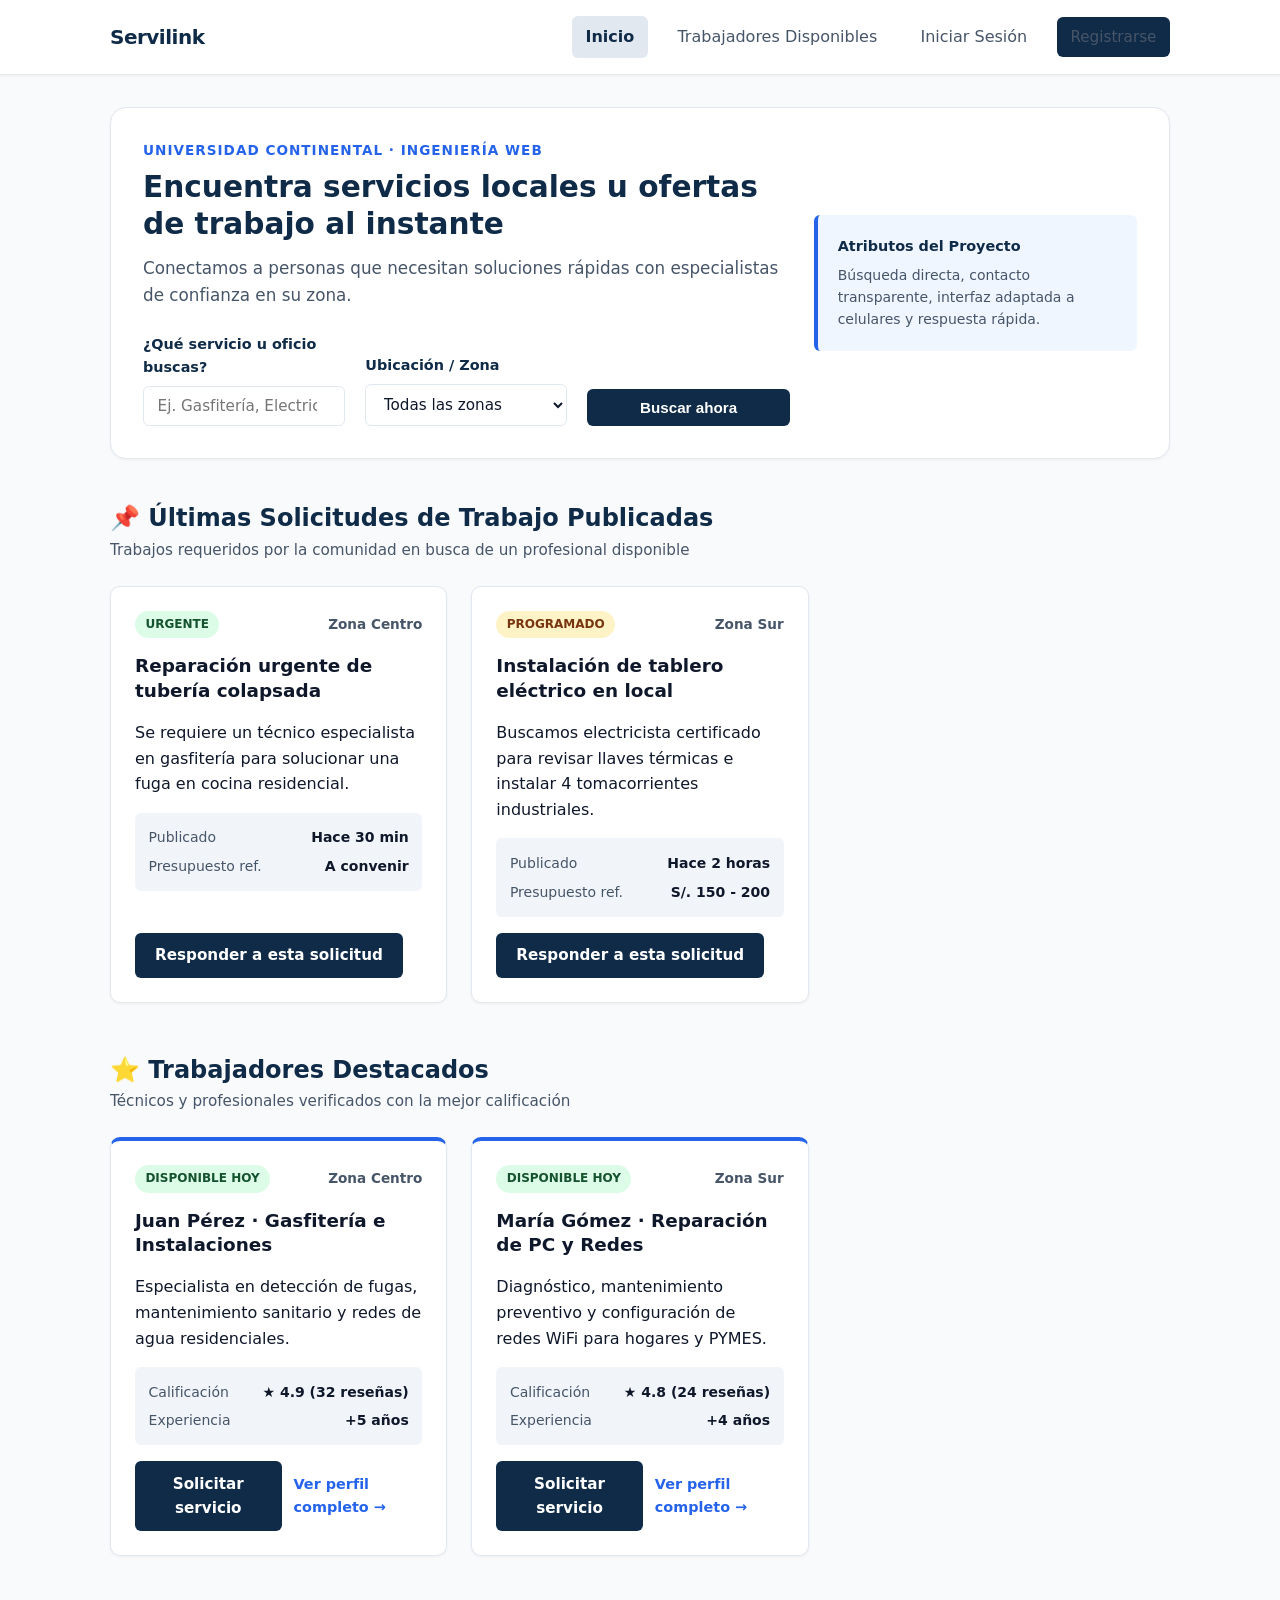
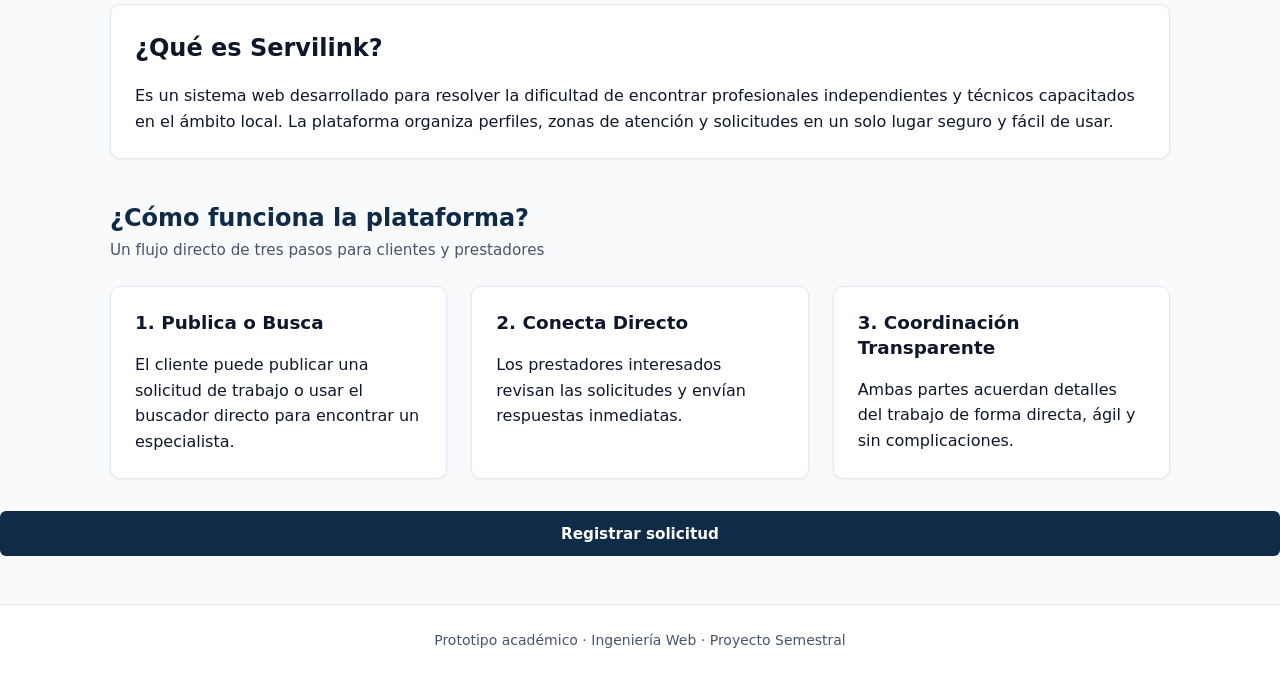
==== commit f59d86ec: "Rename Index-1.html to Index.html" ====
--- a/ProyectoIng.Web/Index.html
+++ b/ProyectoIng.Web/Index.html
@@ -178,18 +178,8 @@
     </section>
   </main>
 
-  <!-- Botón flotante para reservar un servicio -->
-  <a class="fab" href="registro de formulario.html" aria-label="Reservar un servicio">
-    <svg viewBox="0 0 24 24" aria-hidden="true" focusable="false" fill="none" stroke="currentColor" stroke-width="2" stroke-linecap="round" stroke-linejoin="round">
-      <rect x="3" y="4" width="18" height="18" rx="2" ry="2"></rect>
-      <line x1="16" y1="2" x2="16" y2="6"></line>
-      <line x1="8" y1="2" x2="8" y2="6"></line>
-      <line x1="3" y1="10" x2="21" y2="10"></line>
-      <path d="M12 14v4"></path>
-      <path d="M10 16h4"></path>
-    </svg>
-    <span>Reservar servicio</span>
-  </a>
+  <!-- Botón para registrar una solicitud de servicio -->
+  <a class="button" href="registro de formulario.html" aria-label="Registrar solicitud de servicio">Registrar solicitud</a>
 
   <footer class="site-footer">
     <p>Prototipo académico · Ingeniería Web · Proyecto Semestral</p>
